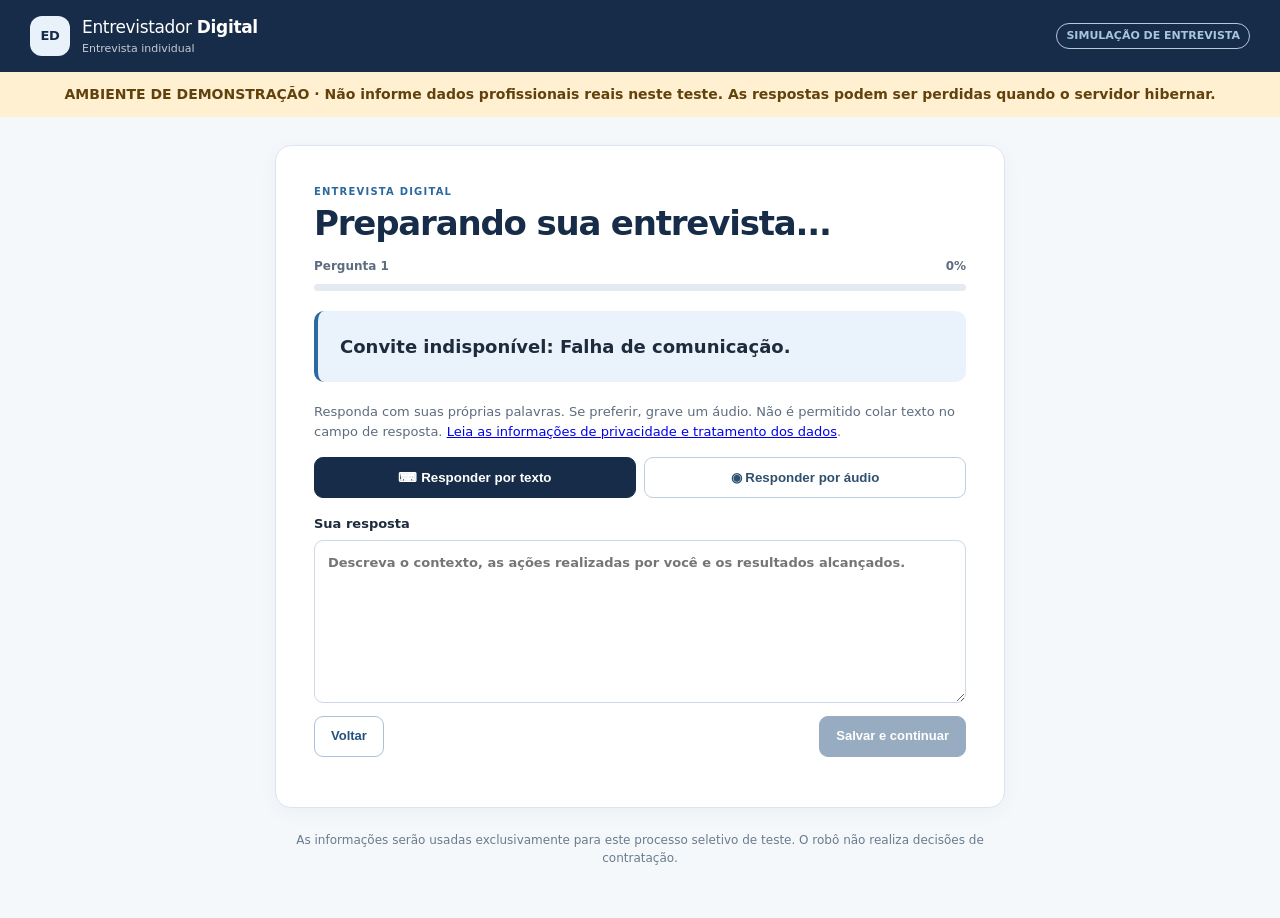
==== static/interview.html @ 064d4c1c "Add files via upload" ====
<!DOCTYPE html><html lang="pt-BR"><head><meta charset="UTF-8"><meta name="viewport" content="width=device-width,initial-scale=1,viewport-fit=cover"><title>Entrevista digital</title><link rel="stylesheet" href="/static/styles.css"></head><body class="candidate-body"><header class="top"><div class="brand"><img id="candidateLogo" src="/api/brand/logo" alt="Logotipo da empresa" style="max-width:105px;max-height:44px;object-fit:contain;display:none"><span class="brand-icon" id="fallbackBrand">ED</span><span>Entrevistador <strong>Digital</strong><small>Entrevista individual</small></span></div><span class="microtag">SIMULAÇÃO DE ENTREVISTA</span></header><div style="padding:12px 18px;background:#fff0d2;color:#62420c;font:600 14px/1.5 system-ui;text-align:center">AMBIENTE DE DEMONSTRAÇÃO · Não informe dados profissionais reais neste teste. As respostas podem ser perdidas quando o servidor hibernar.</div>
<main class="candidate-container"><section class="paper"><div class="eyebrow">ENTREVISTA DIGITAL</div><h1 id="greeting">Preparando sua entrevista...</h1><p id="vacancyName" class="hint"></p><div id="interviewBody"><div class="progressline"><span id="stepText">Pergunta 1</span><span id="stepPercent">0%</span></div><div class="progressbar"><div id="progressFill"></div></div><div id="questionBox" class="questionPrompt"></div><p class="hint">Responda com suas próprias palavras. Se preferir, grave um áudio. Não é permitido colar texto no campo de resposta. <a href="/privacidade" target="_blank" rel="noopener">Leia as informações de privacidade e tratamento dos dados</a>.</p><div class="modes"><button id="textMode" class="mode selected" type="button">⌨ Responder por texto</button><button id="audioMode" class="mode" type="button">◉ Responder por áudio</button></div><div id="textAreaBox"><label>Sua resposta<textarea id="answerText" rows="7" placeholder="Descreva o contexto, as ações realizadas por você e os resultados alcançados."></textarea></label></div><div id="audioAreaBox" class="hidden"><div class="recordbox"><div id="micStatus">Toque no botão para iniciar a gravação.</div><div class="buttonrow"><button id="startRec" type="button" class="btn primary">Gravar áudio</button><button id="stopRec" type="button" class="btn outline" disabled>Parar</button></div><audio id="audioPreview" class="hidden" controls></audio><p class="hint">Se o navegador não permitir o microfone, escolha resposta por texto. O áudio exige HTTPS no celular.</p></div></div><p class="error" id="interviewMsg"></p><div class="buttonrow between"><button type="button" class="btn outline" id="prev">Voltar</button><button type="button" class="btn primary" id="next">Salvar e continuar</button></div></div><div id="finished" class="hidden finish"><span class="successmark">✓</span><h2>Entrevista concluída</h2><p>Suas respostas foram registradas. O recrutador fará a análise das informações e documentos.</p></div></section><footer class="footer">As informações serão usadas exclusivamente para este processo seletivo de teste. O robô não realiza decisões de contratação.</footer></main><script src="/static/interview.js" defer></script></body></html>
---- static/styles.css ----
:root{--navy:#162c48;--blue:#24517d;--accent:#2c69a0;--paper:#fff;--bg:#f3f6fa;--text:#1d2b3c;--mute:#5d6c7e;--border:#dce4ee;--light:#edf3f9;--ok:#276b55}*{box-sizing:border-box}body{margin:0;background:var(--bg);color:var(--text);font-family:Inter,system-ui,-apple-system,BlinkMacSystemFont,'Segoe UI',sans-serif;font-size:15px;line-height:1.52}h1{font-size:clamp(25px,3vw,34px);letter-spacing:-.035em;line-height:1.16;margin:5px 0 12px;color:var(--navy)}h2{font-size:21px;letter-spacing:-.02em;margin:2px 0 12px;color:var(--navy)}h3{font-size:16px;margin:20px 0 9px;color:var(--navy)}p{margin:6px 0 13px}.top{background:var(--navy);padding:13px max(16px,calc((100vw - 1220px)/2));color:#fff;min-height:72px;display:flex;align-items:center;justify-content:space-between;gap:14px}.brand{display:flex;gap:12px;align-items:center;font-size:17px;letter-spacing:-.02em}.brand small{display:block;font-size:11px;font-weight:400;opacity:.76;letter-spacing:0}.brand-icon{display:grid;place-items:center;background:#e9f2fb;color:var(--navy);font-size:13px;font-weight:800;border-radius:12px;width:40px;height:40px}.topright{display:flex;align-items:center;gap:12px}.microtag{display:inline-block;border:1px solid #b6c8d9;color:#a8c5dd;padding:4px 9px;border-radius:20px;font-size:11px;font-weight:600}.container{max-width:1230px;margin:0 auto;padding:26px 22px 48px}.hero{display:flex;align-items:center;justify-content:space-between;gap:20px;padding:7px 0 16px}.hero p{color:var(--mute)}.eyebrow{font-weight:800;letter-spacing:.12em;font-size:10px;color:var(--accent);margin-bottom:5px}.statusflag{border-radius:20px;padding:7px 13px;background:#e5f4ed;color:#246e51;font-size:12px;font-weight:700;white-space:nowrap}.tabs{display:flex;gap:7px;margin:5px 0 17px;overflow-x:auto}.tabs button{border:1px solid var(--border);background:white;padding:11px 16px;color:var(--navy);font-weight:700;cursor:pointer;border-radius:10px;white-space:nowrap}.tabs button.selected{background:var(--navy);color:white;border-color:var(--navy)}.twocol{display:grid;grid-template-columns:minmax(0,1fr) minmax(0,1fr);gap:18px;align-items:start}.paper{background:var(--paper);border:1px solid var(--border);border-radius:16px;box-shadow:0 5px 20px rgba(20,45,75,.045);padding:25px}.auth{max-width:540px;margin:65px auto}.auth .paper{padding:35px}.hidden{display:none!important}.hint{color:var(--mute);font-size:13px}.error{font-size:13px;color:#a43238}.notice{margin:15px 0 0;background:#eff5fb;padding:12px;border-radius:9px;color:#244663;font-size:13px;border:1px solid #d7e5f4;overflow-wrap:anywhere}label{display:block;font-size:13px;font-weight:650;color:var(--text);margin:12px 0}input,textarea,select{font:inherit;display:block;width:100%;max-width:100%;padding:12px 13px;margin-top:6px;border:1px solid #cdd9e5;border-radius:9px;background:white;color:#223246;outline-offset:3px}textarea{resize:vertical;line-height:1.5}input:focus,textarea:focus,select:focus{border-color:var(--accent);outline:2px solid #afd0ef}.btn{border:1px solid var(--border);border-radius:9px;padding:11px 16px;font-weight:700;cursor:pointer;font-size:13px;line-height:1.3;transition:filter .15s}.btn:hover{filter:brightness(.95)}.btn:disabled{opacity:.47;cursor:not-allowed}.btn.primary{color:white;background:var(--blue);border-color:var(--blue)}.btn.outline{color:var(--blue);background:white;border-color:#a9c2d8}.btn.small{padding:6px 10px;font-size:12px}.textbtn{background:none;border:0;color:white;text-decoration:underline;cursor:pointer}.smallrow,.buttonrow{display:flex;gap:10px;align-items:center;flex-wrap:wrap;margin:12px 0}.smallrow{justify-content:space-between}.smallrow .microtag{color:var(--mute);border-color:var(--border)}.buttonrow.between{justify-content:space-between}.questionlist{max-height:720px;overflow-y:auto;padding-right:5px}.questioncard,.card,.criterion{border:1px solid var(--border);padding:14px;border-radius:12px;margin:10px 0;background:#fff}.questioncard .meta{display:flex;align-items:center;justify-content:space-between;gap:8px}.category{font-size:10px;font-weight:800;color:var(--blue);text-transform:uppercase;letter-spacing:.05em}.origin{background:var(--light);border-left:3px solid #9ebfdb;padding:8px 10px;font-size:12px;color:#3d5168;margin:8px 0;border-radius:4px;overflow-wrap:anywhere}.questioncard textarea{font-size:13px;margin:8px 0}.questioncard select{font-size:12px;margin:3px 0}.questioncard .smallrow{margin:4px 0}.cards{max-height:700px;overflow-y:auto}.card h3{margin:0 0 6px}.card p{margin:2px 0 8px;font-size:13px}.invite{overflow-wrap:anywhere;background:#edf5fe;border:1px solid #cadeec;border-radius:8px;padding:9px;font-size:12px}.kpi{display:grid;grid-template-columns:repeat(2,minmax(0,1fr));gap:10px;margin:10px 0}.kpi div{padding:14px;background:var(--light);border-radius:9px}.kpi strong{font-size:27px;display:block;color:var(--navy);line-height:1.3}.kpi small{font-size:12px;color:var(--mute)}.criterion{margin:12px 0}.criterion strong{font-size:13px}.criterion select{max-width:150px}.criterion p{margin:7px 0;font-size:13px}.answerrow{border-top:1px solid var(--border);padding:12px 0}.answerrow p{font-size:13px}.answerrow audio{width:100%;max-width:360px}.candidate-body{background:#f5f8fb}.candidate-container{max-width:760px;margin:28px auto;padding:0 15px}.candidate-container .paper{padding:clamp(18px,4vw,38px)}.questionPrompt{background:#eaf2fb;border-left:4px solid var(--accent);padding:22px;border-radius:10px;margin:20px 0;font-weight:650;font-size:18px;line-height:1.5}.progressline{display:flex;justify-content:space-between;font-weight:700;font-size:12px;color:var(--mute)}.progressbar{height:7px;background:#e3eaf1;border-radius:20px;overflow:hidden;margin:9px 0 15px}.progressbar>div{height:100%;background:var(--accent);width:0;transition:width .2s}.modes{display:flex;gap:8px;margin:16px 0}.mode{border:1px solid #bdcfdf;background:white;color:#2f506e;font-weight:700;border-radius:9px;padding:12px;cursor:pointer;flex:1}.mode.selected{background:var(--navy);color:white;border-color:var(--navy)}.recordbox{background:#f7fafc;padding:18px;border:1px dashed #a8bdcf;border-radius:12px;text-align:center}.recordbox audio{width:100%;margin-top:13px}.finish{text-align:center;padding:30px 12px}.successmark{display:inline-grid;place-items:center;border-radius:50%;width:64px;height:64px;background:#e0f2e8;color:#277051;font-size:35px}.footer{color:#6a7b8e;text-align:center;font-size:12px;padding:23px 0}.auth code{color:#294c72;background:#edf4fa;border-radius:4px;padding:2px 4px;overflow-wrap:anywhere}@media(max-width:860px){.twocol{grid-template-columns:1fr}.hero{flex-direction:column;align-items:flex-start}.statusflag{align-self:flex-start}.container{padding:18px 12px 36px}.paper{padding:17px}.top{padding:12px 14px}.top .microtag{display:none}.auth{margin:35px auto}.auth .paper{padding:23px}.tabs button{padding:10px 12px;font-size:12px}}@media(max-width:370px){.modes{flex-direction:column}.questionPrompt{font-size:16px}.topright{gap:4px}}

.reviewgrid{display:grid;grid-template-columns:1fr 1fr;gap:10px;margin-top:12px;}@media(max-width:700px){.reviewgrid{grid-template-columns:1fr;}}
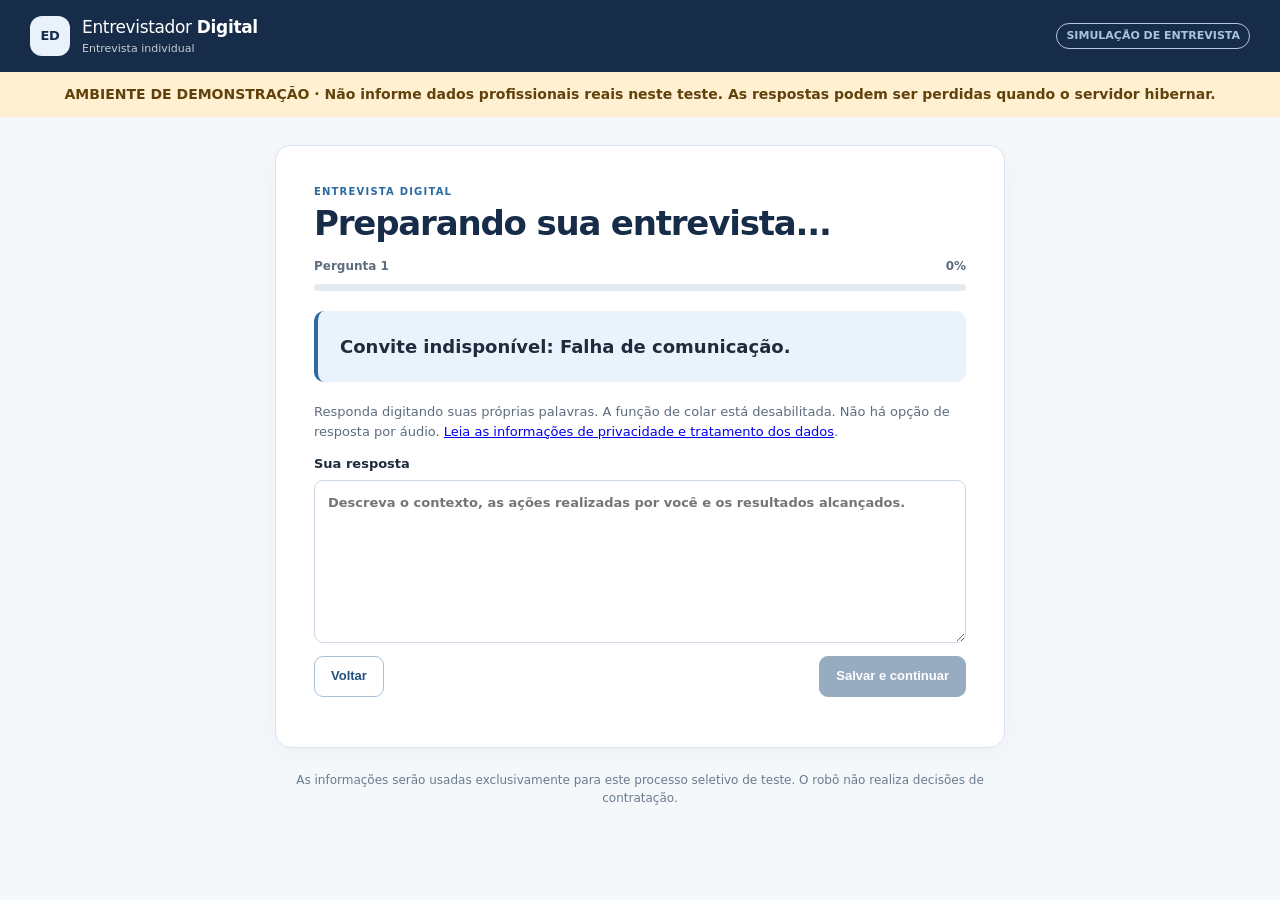
==== commit 8a9482ad: "Add files via upload" ====
--- a/static/interview.html
+++ b/static/interview.html
@@ -1,2 +1,2 @@
 <!DOCTYPE html><html lang="pt-BR"><head><meta charset="UTF-8"><meta name="viewport" content="width=device-width,initial-scale=1,viewport-fit=cover"><title>Entrevista digital</title><link rel="stylesheet" href="/static/styles.css"></head><body class="candidate-body"><header class="top"><div class="brand"><img id="candidateLogo" src="/api/brand/logo" alt="Logotipo da empresa" style="max-width:105px;max-height:44px;object-fit:contain;display:none"><span class="brand-icon" id="fallbackBrand">ED</span><span>Entrevistador <strong>Digital</strong><small>Entrevista individual</small></span></div><span class="microtag">SIMULAÇÃO DE ENTREVISTA</span></header><div style="padding:12px 18px;background:#fff0d2;color:#62420c;font:600 14px/1.5 system-ui;text-align:center">AMBIENTE DE DEMONSTRAÇÃO · Não informe dados profissionais reais neste teste. As respostas podem ser perdidas quando o servidor hibernar.</div>
-<main class="candidate-container"><section class="paper"><div class="eyebrow">ENTREVISTA DIGITAL</div><h1 id="greeting">Preparando sua entrevista...</h1><p id="vacancyName" class="hint"></p><div id="interviewBody"><div class="progressline"><span id="stepText">Pergunta 1</span><span id="stepPercent">0%</span></div><div class="progressbar"><div id="progressFill"></div></div><div id="questionBox" class="questionPrompt"></div><p class="hint">Responda com suas próprias palavras. Se preferir, grave um áudio. Não é permitido colar texto no campo de resposta. <a href="/privacidade" target="_blank" rel="noopener">Leia as informações de privacidade e tratamento dos dados</a>.</p><div class="modes"><button id="textMode" class="mode selected" type="button">⌨ Responder por texto</button><button id="audioMode" class="mode" type="button">◉ Responder por áudio</button></div><div id="textAreaBox"><label>Sua resposta<textarea id="answerText" rows="7" placeholder="Descreva o contexto, as ações realizadas por você e os resultados alcançados."></textarea></label></div><div id="audioAreaBox" class="hidden"><div class="recordbox"><div id="micStatus">Toque no botão para iniciar a gravação.</div><div class="buttonrow"><button id="startRec" type="button" class="btn primary">Gravar áudio</button><button id="stopRec" type="button" class="btn outline" disabled>Parar</button></div><audio id="audioPreview" class="hidden" controls></audio><p class="hint">Se o navegador não permitir o microfone, escolha resposta por texto. O áudio exige HTTPS no celular.</p></div></div><p class="error" id="interviewMsg"></p><div class="buttonrow between"><button type="button" class="btn outline" id="prev">Voltar</button><button type="button" class="btn primary" id="next">Salvar e continuar</button></div></div><div id="finished" class="hidden finish"><span class="successmark">✓</span><h2>Entrevista concluída</h2><p>Suas respostas foram registradas. O recrutador fará a análise das informações e documentos.</p></div></section><footer class="footer">As informações serão usadas exclusivamente para este processo seletivo de teste. O robô não realiza decisões de contratação.</footer></main><script src="/static/interview.js" defer></script></body></html>
+<main class="candidate-container"><section class="paper"><div class="eyebrow">ENTREVISTA DIGITAL</div><h1 id="greeting">Preparando sua entrevista...</h1><p id="vacancyName" class="hint"></p><div id="interviewBody"><div class="progressline"><span id="stepText">Pergunta 1</span><span id="stepPercent">0%</span></div><div class="progressbar"><div id="progressFill"></div></div><div id="questionBox" class="questionPrompt"></div><p class="hint">Responda digitando suas próprias palavras. A função de colar está desabilitada. Não há opção de resposta por áudio. <a href="/privacidade" target="_blank" rel="noopener">Leia as informações de privacidade e tratamento dos dados</a>.</p><div id="textAreaBox"><label>Sua resposta<textarea id="answerText" rows="7" placeholder="Descreva o contexto, as ações realizadas por você e os resultados alcançados."></textarea></label></div><p class="error" id="interviewMsg"></p><div class="buttonrow between"><button type="button" class="btn outline" id="prev">Voltar</button><button type="button" class="btn primary" id="next">Salvar e continuar</button></div></div><div id="finished" class="hidden finish"><span class="successmark">✓</span><h2>Entrevista concluída</h2><p>Suas respostas foram registradas. O recrutador fará a análise das informações e documentos.</p></div></section><footer class="footer">As informações serão usadas exclusivamente para este processo seletivo de teste. O robô não realiza decisões de contratação.</footer></main><script src="/static/interview.js?v=9.6.5-text-only" defer></script></body></html>
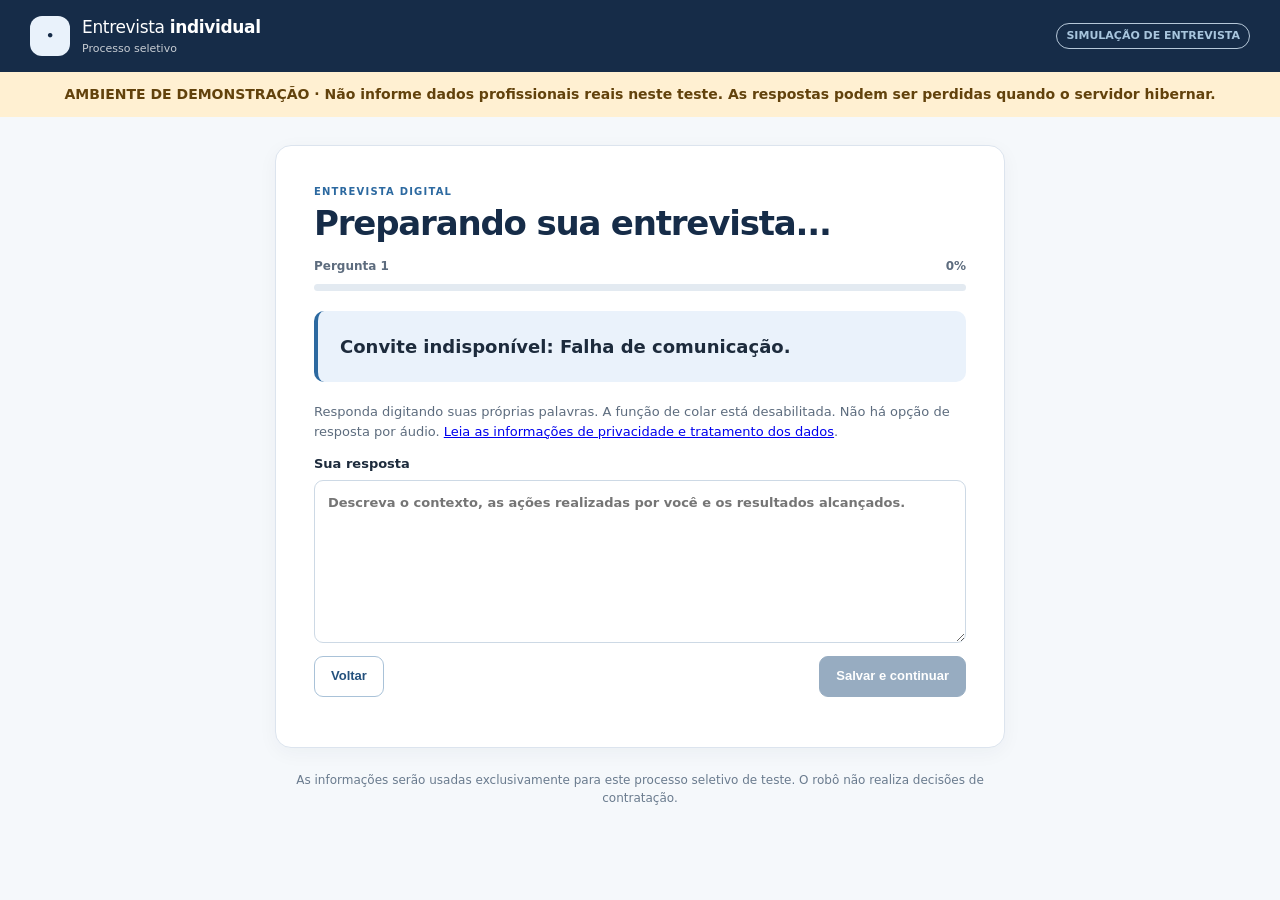
==== commit 3df0b284: "Add files via upload" ====
--- a/static/interview.html
+++ b/static/interview.html
@@ -1,2 +1,2 @@
-<!DOCTYPE html><html lang="pt-BR"><head><meta charset="UTF-8"><meta name="viewport" content="width=device-width,initial-scale=1,viewport-fit=cover"><title>Entrevista digital</title><link rel="stylesheet" href="/static/styles.css"></head><body class="candidate-body"><header class="top"><div class="brand"><img id="candidateLogo" src="/api/brand/logo" alt="Logotipo da empresa" style="max-width:105px;max-height:44px;object-fit:contain;display:none"><span class="brand-icon" id="fallbackBrand">ED</span><span>Entrevistador <strong>Digital</strong><small>Entrevista individual</small></span></div><span class="microtag">SIMULAÇÃO DE ENTREVISTA</span></header><div style="padding:12px 18px;background:#fff0d2;color:#62420c;font:600 14px/1.5 system-ui;text-align:center">AMBIENTE DE DEMONSTRAÇÃO · Não informe dados profissionais reais neste teste. As respostas podem ser perdidas quando o servidor hibernar.</div>
-<main class="candidate-container"><section class="paper"><div class="eyebrow">ENTREVISTA DIGITAL</div><h1 id="greeting">Preparando sua entrevista...</h1><p id="vacancyName" class="hint"></p><div id="interviewBody"><div class="progressline"><span id="stepText">Pergunta 1</span><span id="stepPercent">0%</span></div><div class="progressbar"><div id="progressFill"></div></div><div id="questionBox" class="questionPrompt"></div><p class="hint">Responda digitando suas próprias palavras. A função de colar está desabilitada. Não há opção de resposta por áudio. <a href="/privacidade" target="_blank" rel="noopener">Leia as informações de privacidade e tratamento dos dados</a>.</p><div id="textAreaBox"><label>Sua resposta<textarea id="answerText" rows="7" placeholder="Descreva o contexto, as ações realizadas por você e os resultados alcançados."></textarea></label></div><p class="error" id="interviewMsg"></p><div class="buttonrow between"><button type="button" class="btn outline" id="prev">Voltar</button><button type="button" class="btn primary" id="next">Salvar e continuar</button></div></div><div id="finished" class="hidden finish"><span class="successmark">✓</span><h2>Entrevista concluída</h2><p>Suas respostas foram registradas. O recrutador fará a análise das informações e documentos.</p></div></section><footer class="footer">As informações serão usadas exclusivamente para este processo seletivo de teste. O robô não realiza decisões de contratação.</footer></main><script src="/static/interview.js?v=9.6.5-text-only" defer></script></body></html>
+<!DOCTYPE html><html lang="pt-BR"><head><meta charset="UTF-8"><meta name="viewport" content="width=device-width,initial-scale=1,viewport-fit=cover"><title>Entrevista digital</title><link rel="stylesheet" href="/static/styles.css"></head><body class="candidate-body"><header class="top"><div class="brand"><span class="brand-icon">•</span><span>Entrevista <strong>individual</strong><small>Processo seletivo</small></span></div><span class="microtag">SIMULAÇÃO DE ENTREVISTA</span></header><div style="padding:12px 18px;background:#fff0d2;color:#62420c;font:600 14px/1.5 system-ui;text-align:center">AMBIENTE DE DEMONSTRAÇÃO · Não informe dados profissionais reais neste teste. As respostas podem ser perdidas quando o servidor hibernar.</div>
+<main class="candidate-container"><section class="paper"><div class="eyebrow">ENTREVISTA DIGITAL</div><h1 id="greeting">Preparando sua entrevista...</h1><p id="vacancyName" class="hint"></p><div id="interviewBody"><div class="progressline"><span id="stepText">Pergunta 1</span><span id="stepPercent">0%</span></div><div class="progressbar"><div id="progressFill"></div></div><div id="questionBox" class="questionPrompt"></div><p class="hint">Responda digitando suas próprias palavras. A função de colar está desabilitada. Não há opção de resposta por áudio. <a href="/privacidade" target="_blank" rel="noopener">Leia as informações de privacidade e tratamento dos dados</a>.</p><div id="textAreaBox"><label>Sua resposta<textarea id="answerText" rows="7" placeholder="Descreva o contexto, as ações realizadas por você e os resultados alcançados."></textarea></label></div><p class="error" id="interviewMsg"></p><div class="buttonrow between"><button type="button" class="btn outline" id="prev">Voltar</button><button type="button" class="btn primary" id="next">Salvar e continuar</button></div></div><div id="finished" class="hidden finish"><span class="successmark">✓</span><h2>Entrevista concluída</h2><p>Suas respostas foram registradas. O recrutador fará a análise das informações e documentos.</p></div></section><footer class="footer">As informações serão usadas exclusivamente para este processo seletivo de teste. O robô não realiza decisões de contratação.</footer></main><script src="/static/interview.js?v=9.7.3-behavior-integrated" defer></script></body></html>
--- a/static/styles.css
+++ b/static/styles.css
@@ -1,3 +1,5 @@
 :root{--navy:#162c48;--blue:#24517d;--accent:#2c69a0;--paper:#fff;--bg:#f3f6fa;--text:#1d2b3c;--mute:#5d6c7e;--border:#dce4ee;--light:#edf3f9;--ok:#276b55}*{box-sizing:border-box}body{margin:0;background:var(--bg);color:var(--text);font-family:Inter,system-ui,-apple-system,BlinkMacSystemFont,'Segoe UI',sans-serif;font-size:15px;line-height:1.52}h1{font-size:clamp(25px,3vw,34px);letter-spacing:-.035em;line-height:1.16;margin:5px 0 12px;color:var(--navy)}h2{font-size:21px;letter-spacing:-.02em;margin:2px 0 12px;color:var(--navy)}h3{font-size:16px;margin:20px 0 9px;color:var(--navy)}p{margin:6px 0 13px}.top{background:var(--navy);padding:13px max(16px,calc((100vw - 1220px)/2));color:#fff;min-height:72px;display:flex;align-items:center;justify-content:space-between;gap:14px}.brand{display:flex;gap:12px;align-items:center;font-size:17px;letter-spacing:-.02em}.brand small{display:block;font-size:11px;font-weight:400;opacity:.76;letter-spacing:0}.brand-icon{display:grid;place-items:center;background:#e9f2fb;color:var(--navy);font-size:13px;font-weight:800;border-radius:12px;width:40px;height:40px}.topright{display:flex;align-items:center;gap:12px}.microtag{display:inline-block;border:1px solid #b6c8d9;color:#a8c5dd;padding:4px 9px;border-radius:20px;font-size:11px;font-weight:600}.container{max-width:1230px;margin:0 auto;padding:26px 22px 48px}.hero{display:flex;align-items:center;justify-content:space-between;gap:20px;padding:7px 0 16px}.hero p{color:var(--mute)}.eyebrow{font-weight:800;letter-spacing:.12em;font-size:10px;color:var(--accent);margin-bottom:5px}.statusflag{border-radius:20px;padding:7px 13px;background:#e5f4ed;color:#246e51;font-size:12px;font-weight:700;white-space:nowrap}.tabs{display:flex;gap:7px;margin:5px 0 17px;overflow-x:auto}.tabs button{border:1px solid var(--border);background:white;padding:11px 16px;color:var(--navy);font-weight:700;cursor:pointer;border-radius:10px;white-space:nowrap}.tabs button.selected{background:var(--navy);color:white;border-color:var(--navy)}.twocol{display:grid;grid-template-columns:minmax(0,1fr) minmax(0,1fr);gap:18px;align-items:start}.paper{background:var(--paper);border:1px solid var(--border);border-radius:16px;box-shadow:0 5px 20px rgba(20,45,75,.045);padding:25px}.auth{max-width:540px;margin:65px auto}.auth .paper{padding:35px}.hidden{display:none!important}.hint{color:var(--mute);font-size:13px}.error{font-size:13px;color:#a43238}.notice{margin:15px 0 0;background:#eff5fb;padding:12px;border-radius:9px;color:#244663;font-size:13px;border:1px solid #d7e5f4;overflow-wrap:anywhere}label{display:block;font-size:13px;font-weight:650;color:var(--text);margin:12px 0}input,textarea,select{font:inherit;display:block;width:100%;max-width:100%;padding:12px 13px;margin-top:6px;border:1px solid #cdd9e5;border-radius:9px;background:white;color:#223246;outline-offset:3px}textarea{resize:vertical;line-height:1.5}input:focus,textarea:focus,select:focus{border-color:var(--accent);outline:2px solid #afd0ef}.btn{border:1px solid var(--border);border-radius:9px;padding:11px 16px;font-weight:700;cursor:pointer;font-size:13px;line-height:1.3;transition:filter .15s}.btn:hover{filter:brightness(.95)}.btn:disabled{opacity:.47;cursor:not-allowed}.btn.primary{color:white;background:var(--blue);border-color:var(--blue)}.btn.outline{color:var(--blue);background:white;border-color:#a9c2d8}.btn.small{padding:6px 10px;font-size:12px}.textbtn{background:none;border:0;color:white;text-decoration:underline;cursor:pointer}.smallrow,.buttonrow{display:flex;gap:10px;align-items:center;flex-wrap:wrap;margin:12px 0}.smallrow{justify-content:space-between}.smallrow .microtag{color:var(--mute);border-color:var(--border)}.buttonrow.between{justify-content:space-between}.questionlist{max-height:720px;overflow-y:auto;padding-right:5px}.questioncard,.card,.criterion{border:1px solid var(--border);padding:14px;border-radius:12px;margin:10px 0;background:#fff}.questioncard .meta{display:flex;align-items:center;justify-content:space-between;gap:8px}.category{font-size:10px;font-weight:800;color:var(--blue);text-transform:uppercase;letter-spacing:.05em}.origin{background:var(--light);border-left:3px solid #9ebfdb;padding:8px 10px;font-size:12px;color:#3d5168;margin:8px 0;border-radius:4px;overflow-wrap:anywhere}.questioncard textarea{font-size:13px;margin:8px 0}.questioncard select{font-size:12px;margin:3px 0}.questioncard .smallrow{margin:4px 0}.cards{max-height:700px;overflow-y:auto}.card h3{margin:0 0 6px}.card p{margin:2px 0 8px;font-size:13px}.invite{overflow-wrap:anywhere;background:#edf5fe;border:1px solid #cadeec;border-radius:8px;padding:9px;font-size:12px}.kpi{display:grid;grid-template-columns:repeat(2,minmax(0,1fr));gap:10px;margin:10px 0}.kpi div{padding:14px;background:var(--light);border-radius:9px}.kpi strong{font-size:27px;display:block;color:var(--navy);line-height:1.3}.kpi small{font-size:12px;color:var(--mute)}.criterion{margin:12px 0}.criterion strong{font-size:13px}.criterion select{max-width:150px}.criterion p{margin:7px 0;font-size:13px}.answerrow{border-top:1px solid var(--border);padding:12px 0}.answerrow p{font-size:13px}.answerrow audio{width:100%;max-width:360px}.candidate-body{background:#f5f8fb}.candidate-container{max-width:760px;margin:28px auto;padding:0 15px}.candidate-container .paper{padding:clamp(18px,4vw,38px)}.questionPrompt{background:#eaf2fb;border-left:4px solid var(--accent);padding:22px;border-radius:10px;margin:20px 0;font-weight:650;font-size:18px;line-height:1.5}.progressline{display:flex;justify-content:space-between;font-weight:700;font-size:12px;color:var(--mute)}.progressbar{height:7px;background:#e3eaf1;border-radius:20px;overflow:hidden;margin:9px 0 15px}.progressbar>div{height:100%;background:var(--accent);width:0;transition:width .2s}.modes{display:flex;gap:8px;margin:16px 0}.mode{border:1px solid #bdcfdf;background:white;color:#2f506e;font-weight:700;border-radius:9px;padding:12px;cursor:pointer;flex:1}.mode.selected{background:var(--navy);color:white;border-color:var(--navy)}.recordbox{background:#f7fafc;padding:18px;border:1px dashed #a8bdcf;border-radius:12px;text-align:center}.recordbox audio{width:100%;margin-top:13px}.finish{text-align:center;padding:30px 12px}.successmark{display:inline-grid;place-items:center;border-radius:50%;width:64px;height:64px;background:#e0f2e8;color:#277051;font-size:35px}.footer{color:#6a7b8e;text-align:center;font-size:12px;padding:23px 0}.auth code{color:#294c72;background:#edf4fa;border-radius:4px;padding:2px 4px;overflow-wrap:anywhere}@media(max-width:860px){.twocol{grid-template-columns:1fr}.hero{flex-direction:column;align-items:flex-start}.statusflag{align-self:flex-start}.container{padding:18px 12px 36px}.paper{padding:17px}.top{padding:12px 14px}.top .microtag{display:none}.auth{margin:35px auto}.auth .paper{padding:23px}.tabs button{padding:10px 12px;font-size:12px}}@media(max-width:370px){.modes{flex-direction:column}.questionPrompt{font-size:16px}.topright{gap:4px}}
 
 .reviewgrid{display:grid;grid-template-columns:1fr 1fr;gap:10px;margin-top:12px;}@media(max-width:700px){.reviewgrid{grid-template-columns:1fr;}}
+
+.topaccount{font-size:12px;opacity:.9;max-width:280px;overflow:hidden;text-overflow:ellipsis;white-space:nowrap}@media(max-width:650px){.topaccount{display:none}}
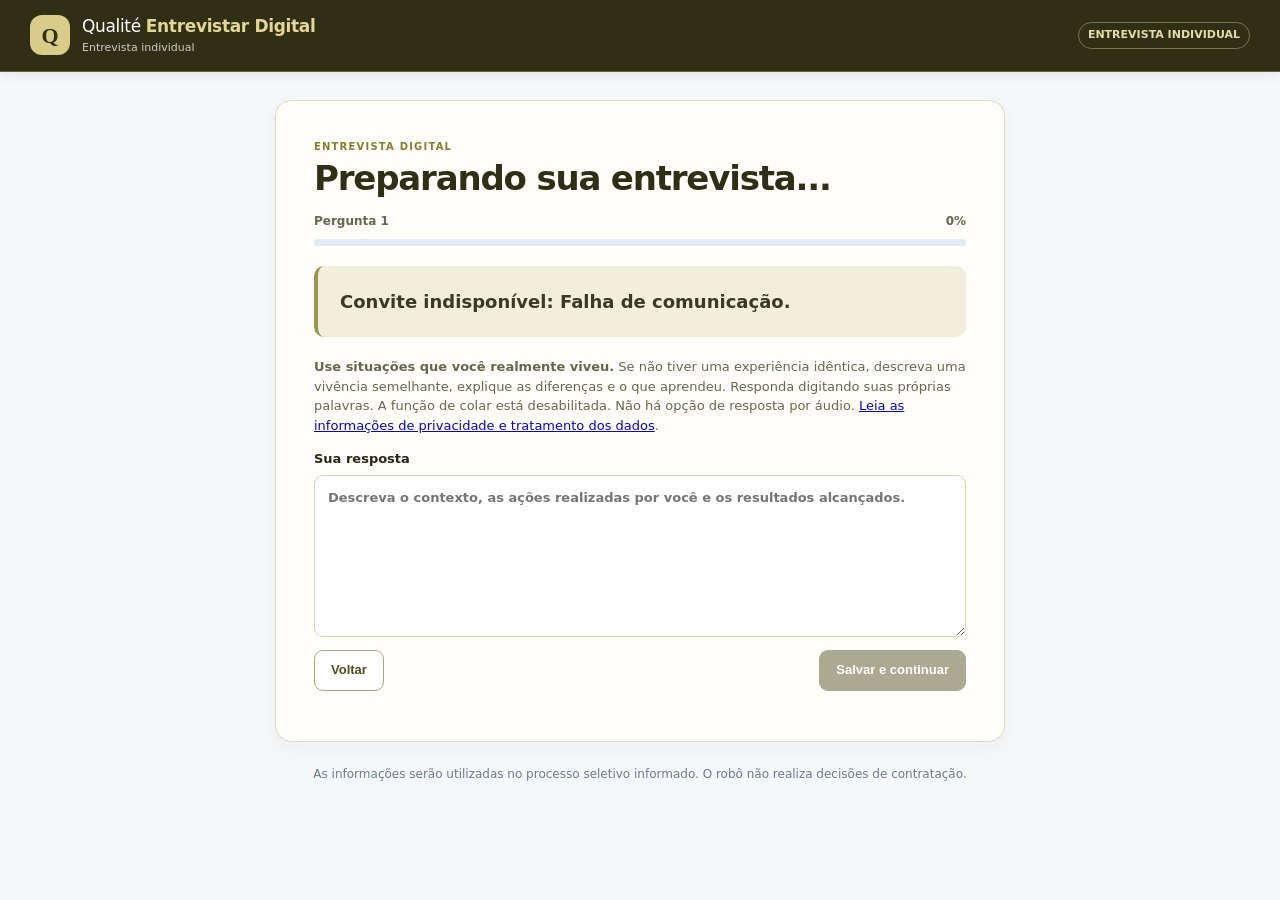
==== commit e36e578b: "Add files via upload" ====
--- a/static/interview.html
+++ b/static/interview.html
@@ -1,2 +1,2 @@
-<!DOCTYPE html><html lang="pt-BR"><head><meta charset="UTF-8"><meta name="viewport" content="width=device-width,initial-scale=1,viewport-fit=cover"><title>Entrevista digital</title><link rel="stylesheet" href="/static/styles.css"></head><body class="candidate-body"><header class="top"><div class="brand"><span class="brand-icon">•</span><span>Entrevista <strong>individual</strong><small>Processo seletivo</small></span></div><span class="microtag">SIMULAÇÃO DE ENTREVISTA</span></header><div style="padding:12px 18px;background:#fff0d2;color:#62420c;font:600 14px/1.5 system-ui;text-align:center">AMBIENTE DE DEMONSTRAÇÃO · Não informe dados profissionais reais neste teste. As respostas podem ser perdidas quando o servidor hibernar.</div>
-<main class="candidate-container"><section class="paper"><div class="eyebrow">ENTREVISTA DIGITAL</div><h1 id="greeting">Preparando sua entrevista...</h1><p id="vacancyName" class="hint"></p><div id="interviewBody"><div class="progressline"><span id="stepText">Pergunta 1</span><span id="stepPercent">0%</span></div><div class="progressbar"><div id="progressFill"></div></div><div id="questionBox" class="questionPrompt"></div><p class="hint">Responda digitando suas próprias palavras. A função de colar está desabilitada. Não há opção de resposta por áudio. <a href="/privacidade" target="_blank" rel="noopener">Leia as informações de privacidade e tratamento dos dados</a>.</p><div id="textAreaBox"><label>Sua resposta<textarea id="answerText" rows="7" placeholder="Descreva o contexto, as ações realizadas por você e os resultados alcançados."></textarea></label></div><p class="error" id="interviewMsg"></p><div class="buttonrow between"><button type="button" class="btn outline" id="prev">Voltar</button><button type="button" class="btn primary" id="next">Salvar e continuar</button></div></div><div id="finished" class="hidden finish"><span class="successmark">✓</span><h2>Entrevista concluída</h2><p>Suas respostas foram registradas. O recrutador fará a análise das informações e documentos.</p></div></section><footer class="footer">As informações serão usadas exclusivamente para este processo seletivo de teste. O robô não realiza decisões de contratação.</footer></main><script src="/static/interview.js?v=9.7.3-behavior-integrated" defer></script></body></html>
+<!DOCTYPE html><html lang="pt-BR"><head><meta charset="UTF-8"><meta name="viewport" content="width=device-width,initial-scale=1,viewport-fit=cover"><title>Entrevista | Qualité Entrevistar Digital</title><link rel="stylesheet" href="/static/styles.css?v=qualite-975-nov"></head><body class="candidate-body"><header class="top"><div class="brand"><span class="brand-icon">Q</span><span>Qualité <strong>Entrevistar Digital</strong><small>Entrevista individual</small></span></div><span class="microtag">ENTREVISTA INDIVIDUAL</span></header>
+<main class="candidate-container"><section class="paper"><div class="eyebrow">ENTREVISTA DIGITAL</div><h1 id="greeting">Preparando sua entrevista...</h1><p id="vacancyName" class="hint"></p><div id="interviewBody"><div class="progressline"><span id="stepText">Pergunta 1</span><span id="stepPercent">0%</span></div><div class="progressbar"><div id="progressFill"></div></div><div id="questionBox" class="questionPrompt"></div><p class="hint"><strong>Use situações que você realmente viveu.</strong> Se não tiver uma experiência idêntica, descreva uma vivência semelhante, explique as diferenças e o que aprendeu. Responda digitando suas próprias palavras. A função de colar está desabilitada. Não há opção de resposta por áudio. <a href="/privacidade" target="_blank" rel="noopener">Leia as informações de privacidade e tratamento dos dados</a>.</p><div id="textAreaBox"><label>Sua resposta<textarea id="answerText" rows="7" placeholder="Descreva o contexto, as ações realizadas por você e os resultados alcançados."></textarea></label></div><p class="error" id="interviewMsg"></p><div class="buttonrow between"><button type="button" class="btn outline" id="prev">Voltar</button><button type="button" class="btn primary" id="next">Salvar e continuar</button></div></div><div id="finished" class="hidden finish"><span class="successmark">✓</span><h2>Entrevista concluída</h2><p>Suas respostas foram registradas. O recrutador fará a análise das informações e documentos.</p></div></section><footer class="footer">As informações serão utilizadas no processo seletivo informado. O robô não realiza decisões de contratação.</footer></main><script src="/static/interview.js?v=9.7.5-qualite" defer></script></body></html>
--- a/static/styles.css
+++ b/static/styles.css
@@ -1,5 +1,33 @@
+/* Qualité CRM: identidade creme, oliva, carvão e detalhes dourados. */
 :root{--navy:#162c48;--blue:#24517d;--accent:#2c69a0;--paper:#fff;--bg:#f3f6fa;--text:#1d2b3c;--mute:#5d6c7e;--border:#dce4ee;--light:#edf3f9;--ok:#276b55}*{box-sizing:border-box}body{margin:0;background:var(--bg);color:var(--text);font-family:Inter,system-ui,-apple-system,BlinkMacSystemFont,'Segoe UI',sans-serif;font-size:15px;line-height:1.52}h1{font-size:clamp(25px,3vw,34px);letter-spacing:-.035em;line-height:1.16;margin:5px 0 12px;color:var(--navy)}h2{font-size:21px;letter-spacing:-.02em;margin:2px 0 12px;color:var(--navy)}h3{font-size:16px;margin:20px 0 9px;color:var(--navy)}p{margin:6px 0 13px}.top{background:var(--navy);padding:13px max(16px,calc((100vw - 1220px)/2));color:#fff;min-height:72px;display:flex;align-items:center;justify-content:space-between;gap:14px}.brand{display:flex;gap:12px;align-items:center;font-size:17px;letter-spacing:-.02em}.brand small{display:block;font-size:11px;font-weight:400;opacity:.76;letter-spacing:0}.brand-icon{display:grid;place-items:center;background:#e9f2fb;color:var(--navy);font-size:13px;font-weight:800;border-radius:12px;width:40px;height:40px}.topright{display:flex;align-items:center;gap:12px}.microtag{display:inline-block;border:1px solid #b6c8d9;color:#a8c5dd;padding:4px 9px;border-radius:20px;font-size:11px;font-weight:600}.container{max-width:1230px;margin:0 auto;padding:26px 22px 48px}.hero{display:flex;align-items:center;justify-content:space-between;gap:20px;padding:7px 0 16px}.hero p{color:var(--mute)}.eyebrow{font-weight:800;letter-spacing:.12em;font-size:10px;color:var(--accent);margin-bottom:5px}.statusflag{border-radius:20px;padding:7px 13px;background:#e5f4ed;color:#246e51;font-size:12px;font-weight:700;white-space:nowrap}.tabs{display:flex;gap:7px;margin:5px 0 17px;overflow-x:auto}.tabs button{border:1px solid var(--border);background:white;padding:11px 16px;color:var(--navy);font-weight:700;cursor:pointer;border-radius:10px;white-space:nowrap}.tabs button.selected{background:var(--navy);color:white;border-color:var(--navy)}.twocol{display:grid;grid-template-columns:minmax(0,1fr) minmax(0,1fr);gap:18px;align-items:start}.paper{background:var(--paper);border:1px solid var(--border);border-radius:16px;box-shadow:0 5px 20px rgba(20,45,75,.045);padding:25px}.auth{max-width:540px;margin:65px auto}.auth .paper{padding:35px}.hidden{display:none!important}.hint{color:var(--mute);font-size:13px}.error{font-size:13px;color:#a43238}.notice{margin:15px 0 0;background:#eff5fb;padding:12px;border-radius:9px;color:#244663;font-size:13px;border:1px solid #d7e5f4;overflow-wrap:anywhere}label{display:block;font-size:13px;font-weight:650;color:var(--text);margin:12px 0}input,textarea,select{font:inherit;display:block;width:100%;max-width:100%;padding:12px 13px;margin-top:6px;border:1px solid #cdd9e5;border-radius:9px;background:white;color:#223246;outline-offset:3px}textarea{resize:vertical;line-height:1.5}input:focus,textarea:focus,select:focus{border-color:var(--accent);outline:2px solid #afd0ef}.btn{border:1px solid var(--border);border-radius:9px;padding:11px 16px;font-weight:700;cursor:pointer;font-size:13px;line-height:1.3;transition:filter .15s}.btn:hover{filter:brightness(.95)}.btn:disabled{opacity:.47;cursor:not-allowed}.btn.primary{color:white;background:var(--blue);border-color:var(--blue)}.btn.outline{color:var(--blue);background:white;border-color:#a9c2d8}.btn.small{padding:6px 10px;font-size:12px}.textbtn{background:none;border:0;color:white;text-decoration:underline;cursor:pointer}.smallrow,.buttonrow{display:flex;gap:10px;align-items:center;flex-wrap:wrap;margin:12px 0}.smallrow{justify-content:space-between}.smallrow .microtag{color:var(--mute);border-color:var(--border)}.buttonrow.between{justify-content:space-between}.questionlist{max-height:720px;overflow-y:auto;padding-right:5px}.questioncard,.card,.criterion{border:1px solid var(--border);padding:14px;border-radius:12px;margin:10px 0;background:#fff}.questioncard .meta{display:flex;align-items:center;justify-content:space-between;gap:8px}.category{font-size:10px;font-weight:800;color:var(--blue);text-transform:uppercase;letter-spacing:.05em}.origin{background:var(--light);border-left:3px solid #9ebfdb;padding:8px 10px;font-size:12px;color:#3d5168;margin:8px 0;border-radius:4px;overflow-wrap:anywhere}.questioncard textarea{font-size:13px;margin:8px 0}.questioncard select{font-size:12px;margin:3px 0}.questioncard .smallrow{margin:4px 0}.cards{max-height:700px;overflow-y:auto}.card h3{margin:0 0 6px}.card p{margin:2px 0 8px;font-size:13px}.invite{overflow-wrap:anywhere;background:#edf5fe;border:1px solid #cadeec;border-radius:8px;padding:9px;font-size:12px}.kpi{display:grid;grid-template-columns:repeat(2,minmax(0,1fr));gap:10px;margin:10px 0}.kpi div{padding:14px;background:var(--light);border-radius:9px}.kpi strong{font-size:27px;display:block;color:var(--navy);line-height:1.3}.kpi small{font-size:12px;color:var(--mute)}.criterion{margin:12px 0}.criterion strong{font-size:13px}.criterion select{max-width:150px}.criterion p{margin:7px 0;font-size:13px}.answerrow{border-top:1px solid var(--border);padding:12px 0}.answerrow p{font-size:13px}.answerrow audio{width:100%;max-width:360px}.candidate-body{background:#f5f8fb}.candidate-container{max-width:760px;margin:28px auto;padding:0 15px}.candidate-container .paper{padding:clamp(18px,4vw,38px)}.questionPrompt{background:#eaf2fb;border-left:4px solid var(--accent);padding:22px;border-radius:10px;margin:20px 0;font-weight:650;font-size:18px;line-height:1.5}.progressline{display:flex;justify-content:space-between;font-weight:700;font-size:12px;color:var(--mute)}.progressbar{height:7px;background:#e3eaf1;border-radius:20px;overflow:hidden;margin:9px 0 15px}.progressbar>div{height:100%;background:var(--accent);width:0;transition:width .2s}.modes{display:flex;gap:8px;margin:16px 0}.mode{border:1px solid #bdcfdf;background:white;color:#2f506e;font-weight:700;border-radius:9px;padding:12px;cursor:pointer;flex:1}.mode.selected{background:var(--navy);color:white;border-color:var(--navy)}.recordbox{background:#f7fafc;padding:18px;border:1px dashed #a8bdcf;border-radius:12px;text-align:center}.recordbox audio{width:100%;margin-top:13px}.finish{text-align:center;padding:30px 12px}.successmark{display:inline-grid;place-items:center;border-radius:50%;width:64px;height:64px;background:#e0f2e8;color:#277051;font-size:35px}.footer{color:#6a7b8e;text-align:center;font-size:12px;padding:23px 0}.auth code{color:#294c72;background:#edf4fa;border-radius:4px;padding:2px 4px;overflow-wrap:anywhere}@media(max-width:860px){.twocol{grid-template-columns:1fr}.hero{flex-direction:column;align-items:flex-start}.statusflag{align-self:flex-start}.container{padding:18px 12px 36px}.paper{padding:17px}.top{padding:12px 14px}.top .microtag{display:none}.auth{margin:35px auto}.auth .paper{padding:23px}.tabs button{padding:10px 12px;font-size:12px}}@media(max-width:370px){.modes{flex-direction:column}.questionPrompt{font-size:16px}.topright{gap:4px}}
 
 .reviewgrid{display:grid;grid-template-columns:1fr 1fr;gap:10px;margin-top:12px;}@media(max-width:700px){.reviewgrid{grid-template-columns:1fr;}}
 
 .topaccount{font-size:12px;opacity:.9;max-width:280px;overflow:hidden;text-overflow:ellipsis;white-space:nowrap}@media(max-width:650px){.topaccount{display:none}}
+
+/* QUALITÉ ENTREVISTAR DIGITAL — visual integrado ao Qualité CRM */
+:root{--navy:#302f16;--blue:#4e4b1d;--accent:#837f2e;--paper:#fffefb;--bg:#f4f2df;--text:#282713;--mute:#68664f;--border:#dedbbe;--light:#f5f4e6;--ok:#4b6e38}
+body{background:var(--bg);color:var(--text)}
+h1,h2,h3{color:var(--navy)}.top{background:#302f16;border-bottom:1px solid #64623b;box-shadow:0 2px 12px #302f1619}
+.brand-icon{background:#d9cb8a;color:#302f16;border-radius:12px;font-size:22px;font-family:Georgia,serif}
+.brand strong{color:#e4d695}.top .microtag{color:#e5dba8;border-color:#7a7651}
+.paper{border-color:#dedbbe;box-shadow:0 5px 20px rgba(48,47,22,.045)}
+.eyebrow,.category{color:#837f2e}.btn.primary{background:#4e4b1d;border-color:#4e4b1d}
+.btn.outline{border-color:#aba579;color:#4e4b1d}.btn:focus-visible,.tabs button:focus-visible{outline:3px solid #d1b859;outline-offset:2px}
+input,textarea,select{border-color:#d8d3b3;color:#282713}.origin,.questionPrompt{background:#f1efdb;border-left-color:#9b9550;color:#3a3926}
+.notice{background:#f5f2dd;border-color:#e0dbc0;color:#4f4b2c}.invite{background:#f4f1df;border-color:#dad3a5}
+.statusflag{background:#eeeedb;color:#4e4b1d}.kpi div{background:#f5f2e4}.kpi strong{color:#37351a}
+.sidebar-brand{display:flex;align-items:center;gap:10px;padding:14px 12px 25px;margin-bottom:12px;border-bottom:1px solid #5d5a37;color:#fff}
+.sidebar-brand strong{display:block;font-weight:750;font-size:17px;color:#f6f0c8;letter-spacing:-.02em}
+.sidebar-brand small{display:block;font-size:12px;color:#d6cfa9}
+.q-symbol{display:grid;place-items:center;background:#d9c98d;color:#302f16;width:39px;height:39px;border-radius:12px;font-family:Georgia,serif;font-size:28px;font-weight:750}
+@media(min-width:861px){
+ body:has(#workspace:not(.hidden)) .top{padding-left:calc(248px + max(20px,(100vw - 1500px)/2));}
+ body:has(#workspace:not(.hidden)) .top .brand{opacity:.85}
+ body:has(#workspace:not(.hidden)) .container{max-width:1540px;padding-left:270px;padding-right:28px}
+ body:has(#workspace:not(.hidden)) .tabs{position:fixed;top:0;left:0;bottom:0;z-index:20;width:242px;padding:12px 12px 22px;display:flex;flex-direction:column;gap:5px;margin:0;background:#302f16;border-right:2px solid #625d34;overflow-y:auto;box-shadow:4px 0 26px #302f1620}
+ body:has(#workspace:not(.hidden)) .tabs button{width:100%;text-align:left;border:1px solid transparent;border-radius:9px;background:transparent;color:#eee9cb;font-size:13px;white-space:normal;padding:12px 13px}
+ body:has(#workspace:not(.hidden)) .tabs button:hover{background:#484525;color:white}
+ body:has(#workspace:not(.hidden)) .tabs button.selected{background:#6a642d;color:white;border-color:#918742}
+}
+@media(max-width:860px){.sidebar-brand{display:none}.tabs button.selected{background:#4e4b1d;border-color:#4e4b1d;color:white}.top{padding:12px 14px}.top .brand{font-size:15px}}
